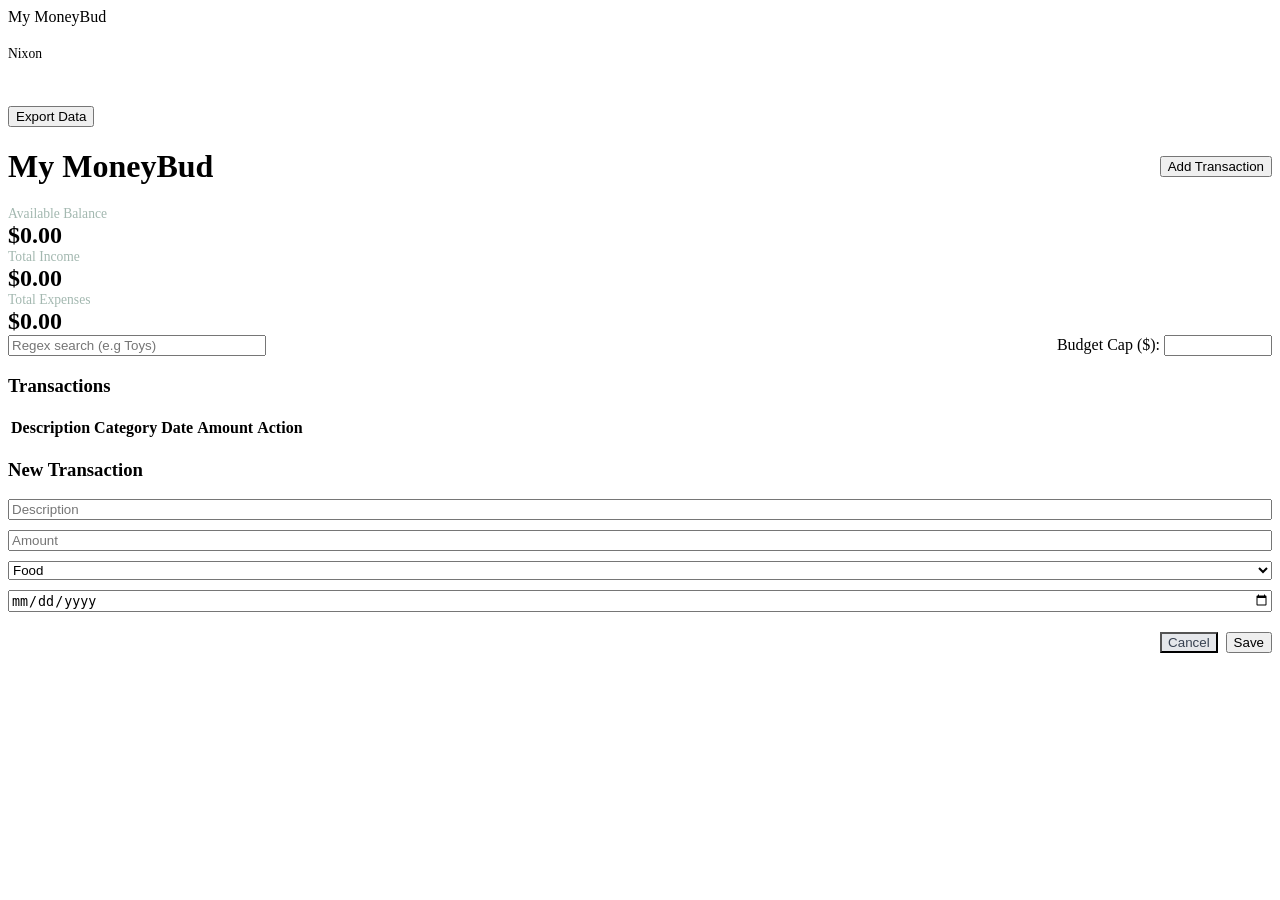
==== index.html @ 0a078786 "The website created but no design yet Style link & Script link already provided" ====
<!DOCTYPE html>
<html>
    <head>
        <meta charset="UTF-8">
        <title>My MoneyBud</title>
        <link rel="stylesheet" href="style.css">
        <script type="module" src="scripts/apps.js"></script>
    </head>
    <body>
        <aside  
            //Link
            <h2>My MoneyBud</h2>
            <p style="margin-top: 20px; font-size:0.85rem">Nixon</p>
            <button onclick="exportJSON()" style="margin-top: 30px;">Export Data</button>
        </aside>

        <main id="main">
            <div style="display: flex; justify-content: space-between; align-items: center;">
                <h1>My MoneyBud</h1>
                <button onclick="toggleModal(true)">Add Transaction</button>
            </div>

            <div class="grid">
                <div class="card dark">
                    <div style="color: #a3b8b0; font-size: 0.85rem;">Available Balance</div>
                    <div id="balance" style="font-size: 1.5rem; font-weight: bold;">$0.00</div>
                </div>
                <div class="card dark">
                    <div style="color: #a3b8b0; font-size: 0.85rem;">Total Income</div>
                    <div id="income" style="font-size: 1.5rem; font-weight: bold;">$0.00</div>
                </div>
                <div class="card dark">
                    <div style="color: #a3b8b0; font-size: 0.85rem;">Total Expenses</div>
                    <div id="expenses" style="font-size: 1.5rem; font-weight: bold;">$0.00</div>
                </div>
            </div>

            <div class="card">
                <div style="display: flex; justify-content:space-between; align-items:center;">
                    <input type="text" id="search" placeholder="Regex search (e.g Toys)" style="width: 250px;">
                    <label>Budget Cap ($): <input type="number" id="cap" style="width: 100px;"></label>
                </div>
                <div id="live-msg" role="status" style="margin-top: 10px; font-size: 0.85rem;"></div>
            </div>

            <div class="card">
                <h3>Transactions</h3>
                <table>
                    <thead>
                        <tr>
                            <th>Description</th>
                            <th>Category</th>
                            <th>Date</th>
                            <th>Amount</th>
                            <th>Action</th>
                        </tr>
                    </thead>
                    <tbody id="tbody"></tbody>
                </table>
            </div>
        </main>

        <div class="modal" id="modal">
            <div class="modal-content">
                <h3>New Transaction</h3>
                <form id="form" style="display: flex; flex-direction: column; gap: 10px;" margin-top: 12px>
                    <input type="text" id="desc" placeholder="Description" required>
                    <input type="text" id="amount" placeholder="Amount" required>
                    <select id="cat">
                        <option value="Food">Food</option>
                        <option value="Books">Books</option>
                        <option value="Transport">Transport</option>
                        <option value="Entertainment">Entertainment</option>
                        <option value="Income">Income</option>
                    </select>
                    <input type="date" id="date" required>
                    <span id="error" style="color: var(--danger); font-size: 0.75rem;"></span>
                    <div style="display: flex; justify-content: flex-end; gap: 8px;">
                        <button type="button" onclick="toggleModal(false)" style="background: #e5e7eb; color: #374151;">Cancel</button>
                        <button type="submit">Save</button>
                    </div>
                </form>
            </div>
        </div>
    </body>
</html>
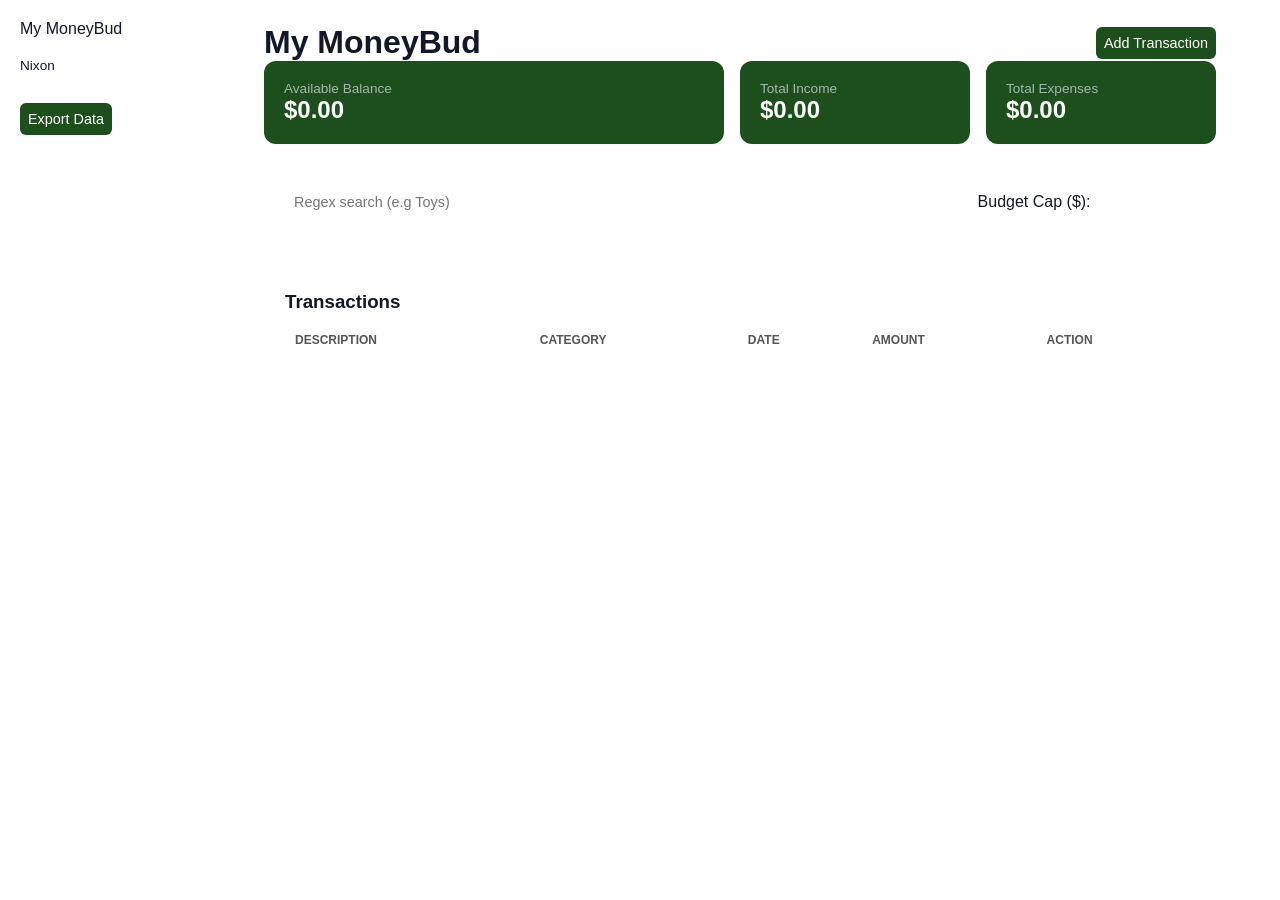
==== commit 321bf0fd: "Created the styles for the website" ====
--- a/index.html
+++ b/index.html
@@ -3,7 +3,7 @@
     <head>
         <meta charset="UTF-8">
         <title>My MoneyBud</title>
-        <link rel="stylesheet" href="style.css">
+        <link rel="stylesheet" href="styles/style.css">
         <script type="module" src="scripts/apps.js"></script>
     </head>
     <body>
--- a/styles/style.css
+++ b/styles/style.css
@@ -0,0 +1,89 @@
+@media(max-width:768px) {aside {display: none;} main {margin-left: 0; padding: 12px;} .grid {grid-template-columns: 1fr;}}
+
+:root {
+    --bg: white;
+    --card: #fff;
+    --text: #111827;
+    --muted: rgb(86, 85, 85);
+    --primary: rgb(28, 79, 28);
+    --border: white;
+    --danger: #ef4444;
+}
+
+* {
+    box-sizing: border-box;
+    margin: 0;
+    padding:0%;
+    font-family: sans-serif;
+}
+
+body {
+    background: var(--bg);
+    display: flex;
+    min-height: 100vh;
+    color: var(--text);
+}
+
+aside {
+    width: 240px;
+    border-right: 1px solid var(--border);
+    padding: 20px;
+    position: fixed;
+    height: 100vh;
+    background: var(-card);
+}
+
+main {
+    margin-left: 240px;
+    flex: 1;
+    padding: 24px;
+    max-width: 1000px;
+}
+
+.card {
+    background: var(--card);
+    border: 1px solid var(--border);
+    padding: 20px;
+    margin-bottom: 20px;
+    border-radius: 12px;
+}
+
+.dark {
+    background: var(--primary);
+    color: white;
+    border: none;
+}
+
+.grid {
+    display: grid;
+    grid-template-columns: 2fr 1fr 1fr;
+    gap: 16px;
+}
+
+input, select, button { padding:8px; border: 1px solid var(--border); border-radius: 6px; font-size: 0.9rem; }
+button {background: var(--primary); color: white; border: none; cursor: pointer; font-weight: 500;}
+table {width: 100%; border-collapse: collapse; margin-top: 10px;}
+th, td {padding: 10px; border-bottom: 1px solid var(--border); text-align: left; font-size: 0.9rem;}
+th {color: var(--muted); font-size: 0.75rem; text-transform: uppercase;}
+mark {background: #fef08a;}
+
+.modal {
+    display: none;
+    position: fixed;
+    inset: 0;
+    background:rgba(0, 0, 0, 0.5);
+    align-items: center;
+    justify-content: center;
+}
+
+.modal.active {
+    display:flex;
+}
+
+.modal-content {
+    background: white;
+    padding: 24px;
+    border-radius: 12px;
+    width: 100%;
+    max-width: 400px;
+}
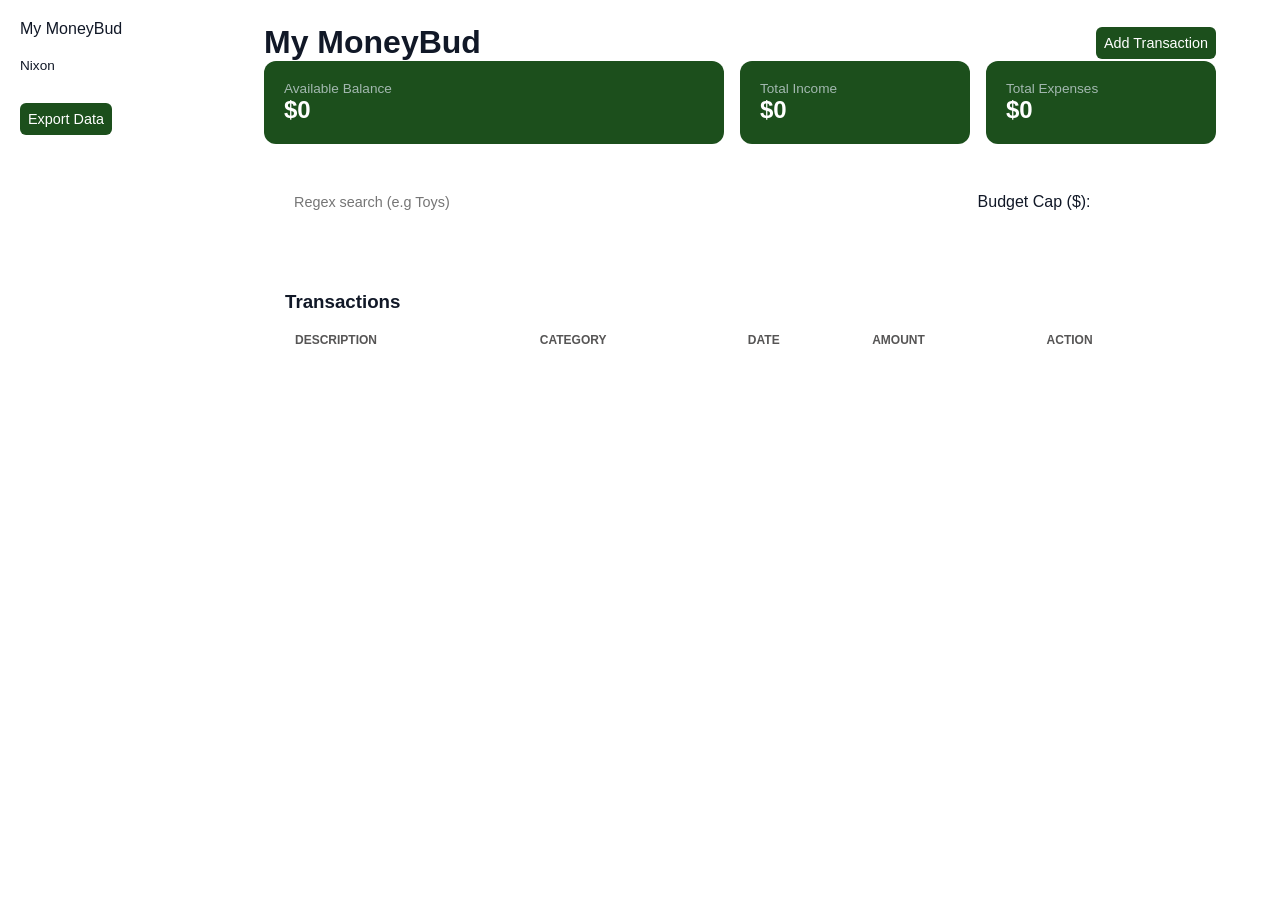
==== commit 5fc31795: "added state file and storage file Javascript" ====
--- a/index.html
+++ b/index.html
@@ -23,15 +23,15 @@
             <div class="grid">
                 <div class="card dark">
                     <div style="color: #a3b8b0; font-size: 0.85rem;">Available Balance</div>
-                    <div id="balance" style="font-size: 1.5rem; font-weight: bold;">$0.00</div>
+                    <div id="balance" style="font-size: 1.5rem; font-weight: bold;">$0</div>
                 </div>
                 <div class="card dark">
                     <div style="color: #a3b8b0; font-size: 0.85rem;">Total Income</div>
-                    <div id="income" style="font-size: 1.5rem; font-weight: bold;">$0.00</div>
+                    <div id="income" style="font-size: 1.5rem; font-weight: bold;">$0</div>
                 </div>
                 <div class="card dark">
                     <div style="color: #a3b8b0; font-size: 0.85rem;">Total Expenses</div>
-                    <div id="expenses" style="font-size: 1.5rem; font-weight: bold;">$0.00</div>
+                    <div id="expenses" style="font-size: 1.5rem; font-weight: bold;">$0</div>
                 </div>
             </div>
 
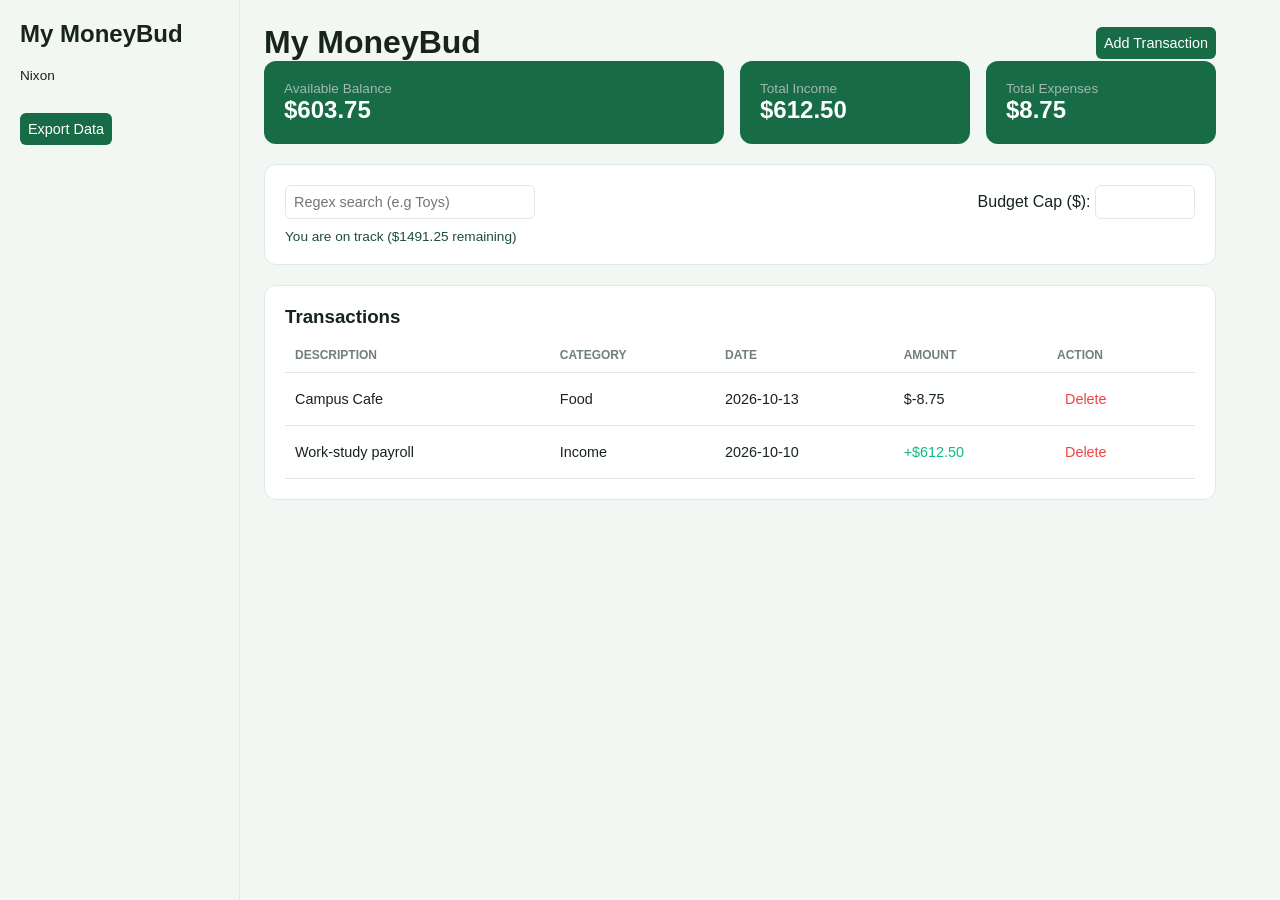
==== commit 1bdc4ed8: "Added remaining file Solved link method problem Solving elements issue Solving id espelling errors" ====
--- a/index.html
+++ b/index.html
@@ -4,11 +4,11 @@
         <meta charset="UTF-8">
         <title>My MoneyBud</title>
         <link rel="stylesheet" href="styles/style.css">
-        <script type="module" src="scripts/apps.js"></script>
+        <script type="module" src="scripts/app.js"></script>
     </head>
     <body>
-        <aside  
-            //Link
+        <aside>  
+            
             <h2>My MoneyBud</h2>
             <p style="margin-top: 20px; font-size:0.85rem">Nixon</p>
             <button onclick="exportJSON()" style="margin-top: 30px;">Export Data</button>
--- a/styles/style.css
+++ b/styles/style.css
@@ -1,13 +1,13 @@
 @media(max-width:768px) {aside {display: none;} main {margin-left: 0; padding: 12px;} .grid {grid-template-columns: 1fr;}}
 
 :root {
-    --bg: white;
-    --card: #fff;
-    --text: #111827;
-    --muted: rgb(86, 85, 85);
-    --primary: rgb(28, 79, 28);
-    --border: white;
-    --danger: #ef4444;
+    --bg: #f3f7f4;
+    --card: #ffffff;
+    --text: #17231d;
+    --muted: #718078;
+    --primary: #176b45;
+    --border: #e1e9e4;
+    --danger: #dc4c4c;
 }
 
 * {
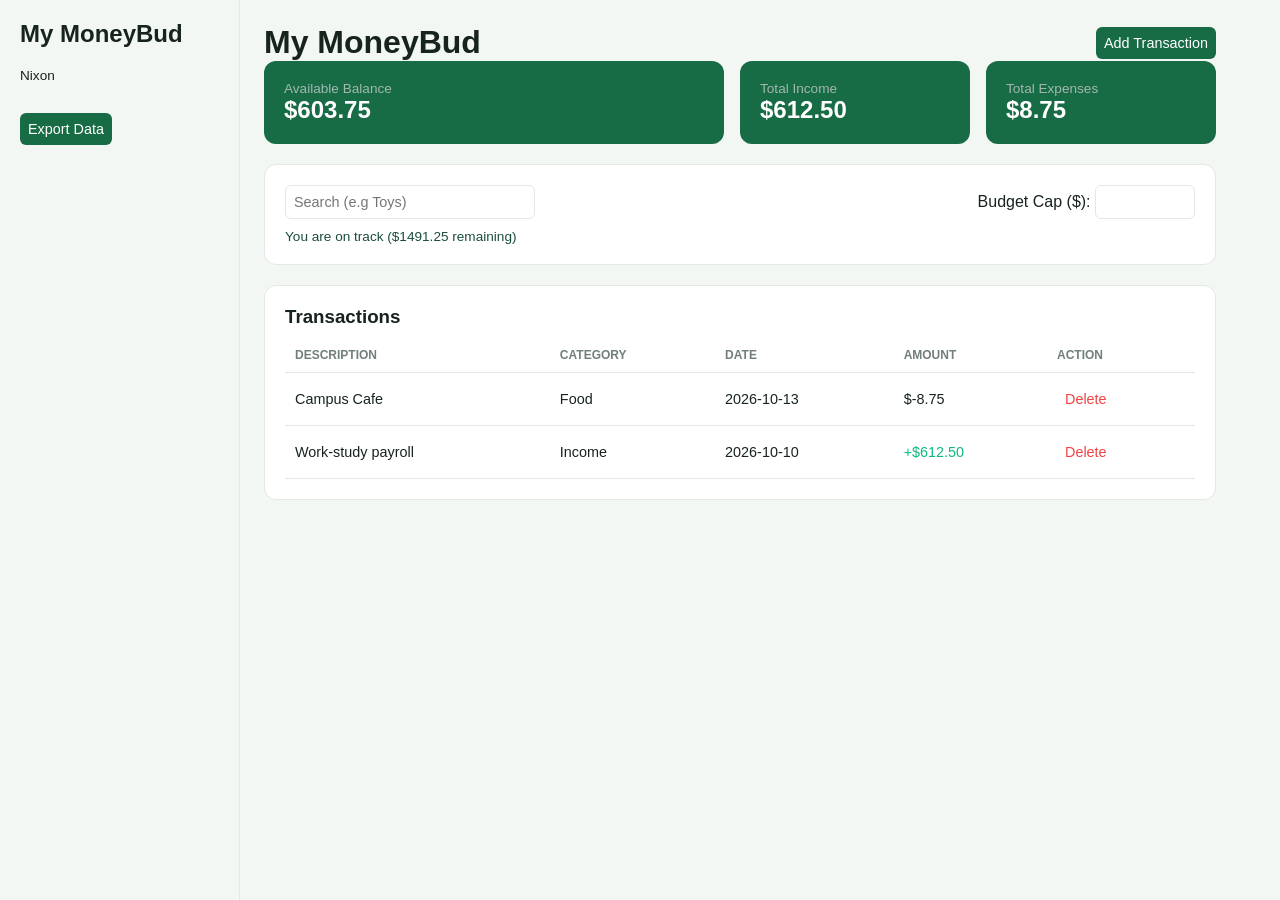
==== commit 864bb53c: "Solving the search functionality" ====
--- a/index.html
+++ b/index.html
@@ -37,7 +37,7 @@
 
             <div class="card">
                 <div style="display: flex; justify-content:space-between; align-items:center;">
-                    <input type="text" id="search" placeholder="Regex search (e.g Toys)" style="width: 250px;">
+                    <input type="text" id="search" placeholder="Search (e.g Toys)" style="width: 250px;">
                     <label>Budget Cap ($): <input type="number" id="cap" style="width: 100px;"></label>
                 </div>
                 <div id="live-msg" role="status" style="margin-top: 10px; font-size: 0.85rem;"></div>
